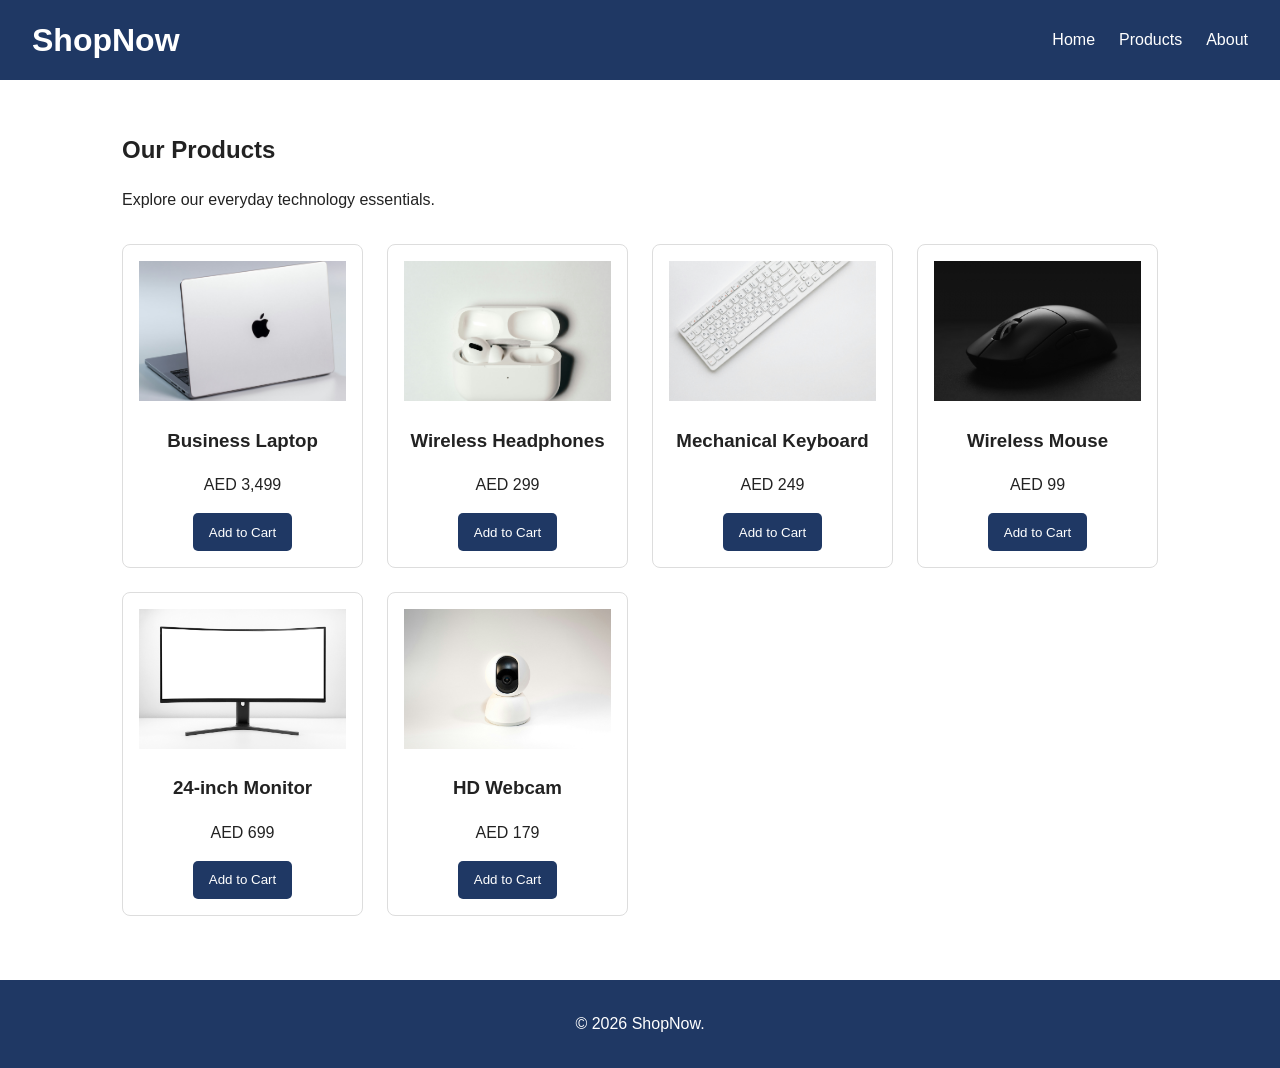
==== products.html @ e65e71f7 "Complete Lab 1 responsive storefront" ====
<!DOCTYPE html>
<html lang="en">
<head>
  <meta charset="UTF-8">
  <meta name="viewport" content="width=device-width, initial-scale=1.0">
  <title>ShopNow | Products</title>
  <link rel="stylesheet" href="css/style.css">
</head>
<body>
  <header class="site-header">
    <h1 class="logo">ShopNow</h1>
    <nav class="main-nav" aria-label="Main navigation">
      <a href="index.html">Home</a>
      <a href="products.html">Products</a>
      <a href="about.html">About</a>
    </nav>
  </header>

  <main class="page-content">
    <h2>Our Products</h2>
    <p>Explore our everyday technology essentials.</p>

    <section class="product-grid" aria-label="Product catalogue">
      <article class="product">
        <img src="images/laptop.jpg" alt="Business laptop">
        <h3>Business Laptop</h3>
        <p>AED 3,499</p>
        <button type="button">Add to Cart</button>
      </article>

      <article class="product">
        <img src="images/headphones.jpg" alt="Wireless headphones">
        <h3>Wireless Headphones</h3>
        <p>AED 299</p>
        <button type="button">Add to Cart</button>
      </article>

      <article class="product">
        <img src="images/keyboard.jpg" alt="Mechanical keyboard">
        <h3>Mechanical Keyboard</h3>
        <p>AED 249</p>
        <button type="button">Add to Cart</button>
      </article>

      <article class="product">
        <img src="images/mouse.jpg" alt="Wireless mouse">
        <h3>Wireless Mouse</h3>
        <p>AED 99</p>
        <button type="button">Add to Cart</button>
      </article>

      <article class="product">
        <img src="images/monitor.jpg" alt="Computer monitor">
        <h3>24-inch Monitor</h3>
        <p>AED 699</p>
        <button type="button">Add to Cart</button>
      </article>

      <article class="product">
            <img src="images/webcam.jpg" alt="HD webcam">
            <h3>HD Webcam</h3>
        <p>AED 179</p>
        <button type="button">Add to Cart</button>
      </article>
    </section>
  </main>

  <footer class="site-footer">
    <p>&copy; 2026 ShopNow.</p>
  </footer>
</body>
</html>
---- css/style.css ----
* {
  box-sizing: border-box;
}

body {
  margin: 0;
  font-family: Arial, sans-serif;
  color: #222;
  line-height: 1.5;
}

.site-header {
  display: flex;
  justify-content: space-between;
  align-items: center;
  gap: 1rem;
  padding: 1rem 2rem;
  background: #1f3864;
  color: white;
}

.logo {
  margin: 0;
}

.main-nav {
  display: flex;
  flex-wrap: wrap;
  gap: 1.5rem;
}

.main-nav a {
  color: white;
  text-decoration: none;
}

.main-nav a:hover {
  text-decoration: underline;
}

.hero {
  padding: 5rem 2rem;
  text-align: center;
  background: #eaf1fb;
}

.hero h2 {
  font-size: 2rem;
}

.button,
.product button {
  display: inline-block;
  padding: 0.7rem 1rem;
  border: 0;
  border-radius: 5px;
  background: #1f3864;
  color: white;
  text-decoration: none;
  cursor: pointer;
}

.intro,
.page-content {
  max-width: 1100px;
  margin: auto;
  padding: 2rem;
}

.product-grid {
  display: grid;
  grid-template-columns: repeat(auto-fill, minmax(220px, 1fr));
  gap: 1.5rem;
  padding: 1rem 0 2rem;
}

.product {
  padding: 1rem;
  border: 1px solid #ddd;
  border-radius: 8px;
  text-align: center;
}

.product img {
  width: 100%;
  height: 140px;
  object-fit: cover;
}

.site-footer {
  padding: 1rem 2rem;
  background: #1f3864;
  color: white;
  text-align: center;
}

@media (max-width: 600px) {
  .site-header {
    flex-direction: column;
    align-items: flex-start;
  }

  .main-nav {
    gap: 1rem;
  }

  .hero {
    padding: 3rem 1rem;
  }
}
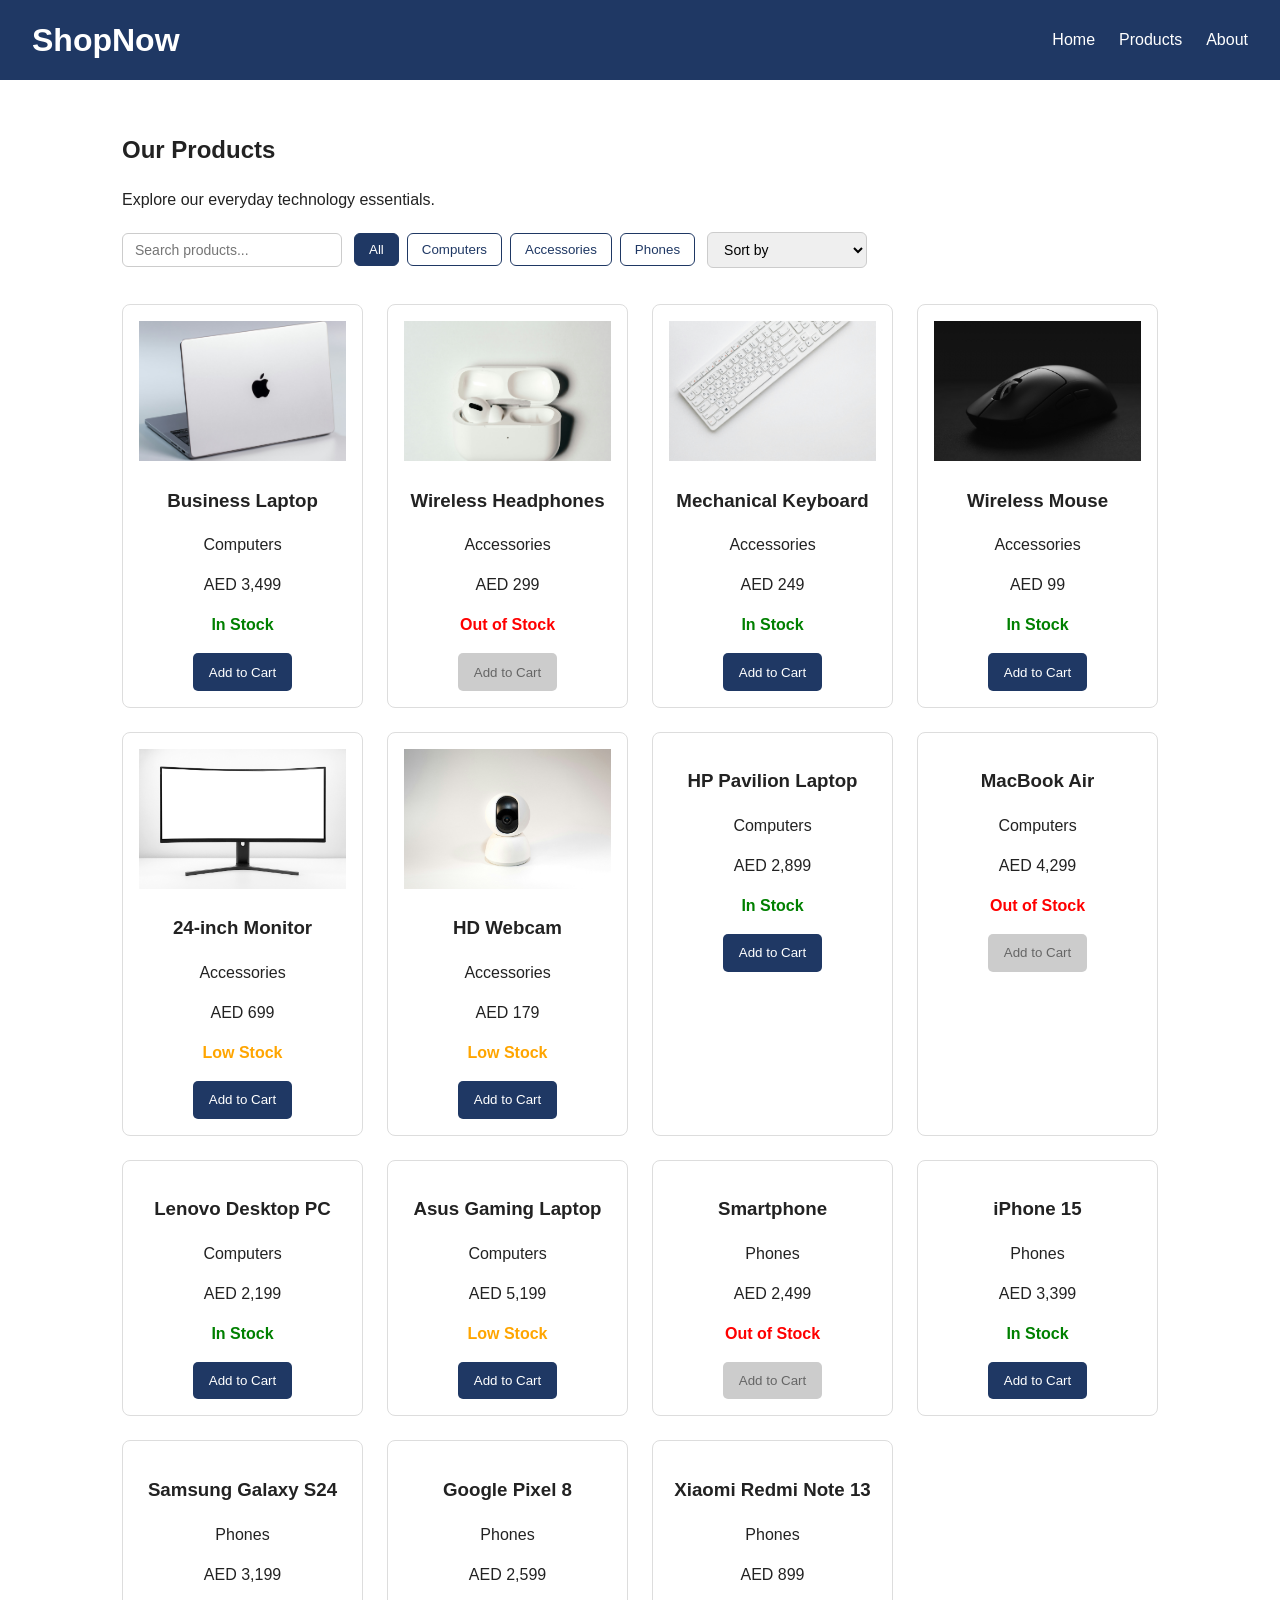
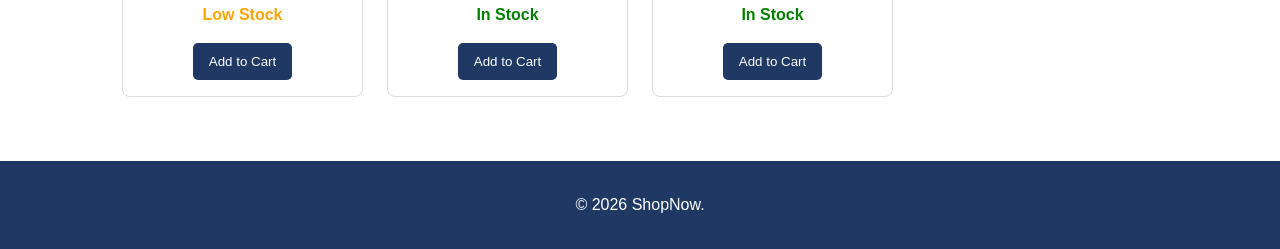
==== commit 8c7edcbb: "Lab 2: dynamic product catalogue with search, filter and sort" ====
--- a/products.html
+++ b/products.html
@@ -20,53 +20,30 @@
     <h2>Our Products</h2>
     <p>Explore our everyday technology essentials.</p>
 
-    <section class="product-grid" aria-label="Product catalogue">
-      <article class="product">
-        <img src="images/laptop.jpg" alt="Business laptop">
-        <h3>Business Laptop</h3>
-        <p>AED 3,499</p>
-        <button type="button">Add to Cart</button>
-      </article>
+    <section class="controls" aria-label="Product controls">
+      <input type="text" id="search-box" placeholder="Search products...">
 
-      <article class="product">
-        <img src="images/headphones.jpg" alt="Wireless headphones">
-        <h3>Wireless Headphones</h3>
-        <p>AED 299</p>
-        <button type="button">Add to Cart</button>
-      </article>
+      <div class="categories">
+        <button type="button" class="category-btn active" data-category="All">All</button>
+        <button type="button" class="category-btn" data-category="Computers">Computers</button>
+        <button type="button" class="category-btn" data-category="Accessories">Accessories</button>
+        <button type="button" class="category-btn" data-category="Phones">Phones</button>
+      </div>
 
-      <article class="product">
-        <img src="images/keyboard.jpg" alt="Mechanical keyboard">
-        <h3>Mechanical Keyboard</h3>
-        <p>AED 249</p>
-        <button type="button">Add to Cart</button>
-      </article>
+      <select id="sort-select">
+        <option value="default">Sort by</option>
+        <option value="low-high">Price: Low to High</option>
+        <option value="high-low">Price: High to Low</option>
+      </select>
+    </section>
 
-      <article class="product">
-        <img src="images/mouse.jpg" alt="Wireless mouse">
-        <h3>Wireless Mouse</h3>
-        <p>AED 99</p>
-        <button type="button">Add to Cart</button>
-      </article>
-
-      <article class="product">
-        <img src="images/monitor.jpg" alt="Computer monitor">
-        <h3>24-inch Monitor</h3>
-        <p>AED 699</p>
-        <button type="button">Add to Cart</button>
-      </article>
-
-      <article class="product">
-            <img src="images/webcam.jpg" alt="HD webcam">
-            <h3>HD Webcam</h3>
-        <p>AED 179</p>
-        <button type="button">Add to Cart</button>
-      </article>
-    </section>
+    <section id="product-list" class="product-grid" aria-label="Product catalogue"></section>
   </main>
 
   <footer class="site-footer">
     <p>&copy; 2026 ShopNow.</p>
   </footer>
+
+  <script src="js/app.js"></script>
 </body>
 </html>
--- a/css/style.css
+++ b/css/style.css
@@ -107,4 +107,60 @@
   .hero {
     padding: 3rem 1rem;
   }
+}
+
+/* ===== Lab 2: Controls ===== */
+.controls {
+  display: flex;
+  flex-wrap: wrap;
+  gap: 12px;
+  align-items: center;
+  margin: 20px 0;
+}
+
+#search-box,
+#sort-select {
+  padding: 8px 12px;
+  border: 1px solid #ccc;
+  border-radius: 6px;
+  font-size: 14px;
+}
+
+#search-box {
+  min-width: 220px;
+}
+
+.categories {
+  display: flex;
+  gap: 8px;
+}
+
+.category-btn {
+  padding: 8px 14px;
+  border: 1px solid #1f3864;
+  background: #fff;
+  color: #1f3864;
+  border-radius: 6px;
+  cursor: pointer;
+}
+
+.category-btn.active {
+  background: #1f3864;
+  color: #fff;
+}
+
+/* ===== Lab 2: Stock labels ===== */
+.stock {
+  font-weight: bold;
+}
+
+.stock.in  { color: green; }
+.stock.low { color: orange; }
+.stock.out { color: red; }
+
+/* ===== Lab 2: Disabled button ===== */
+.product button:disabled {
+  background: #ccc;
+  color: #666;
+  cursor: not-allowed;
 }
